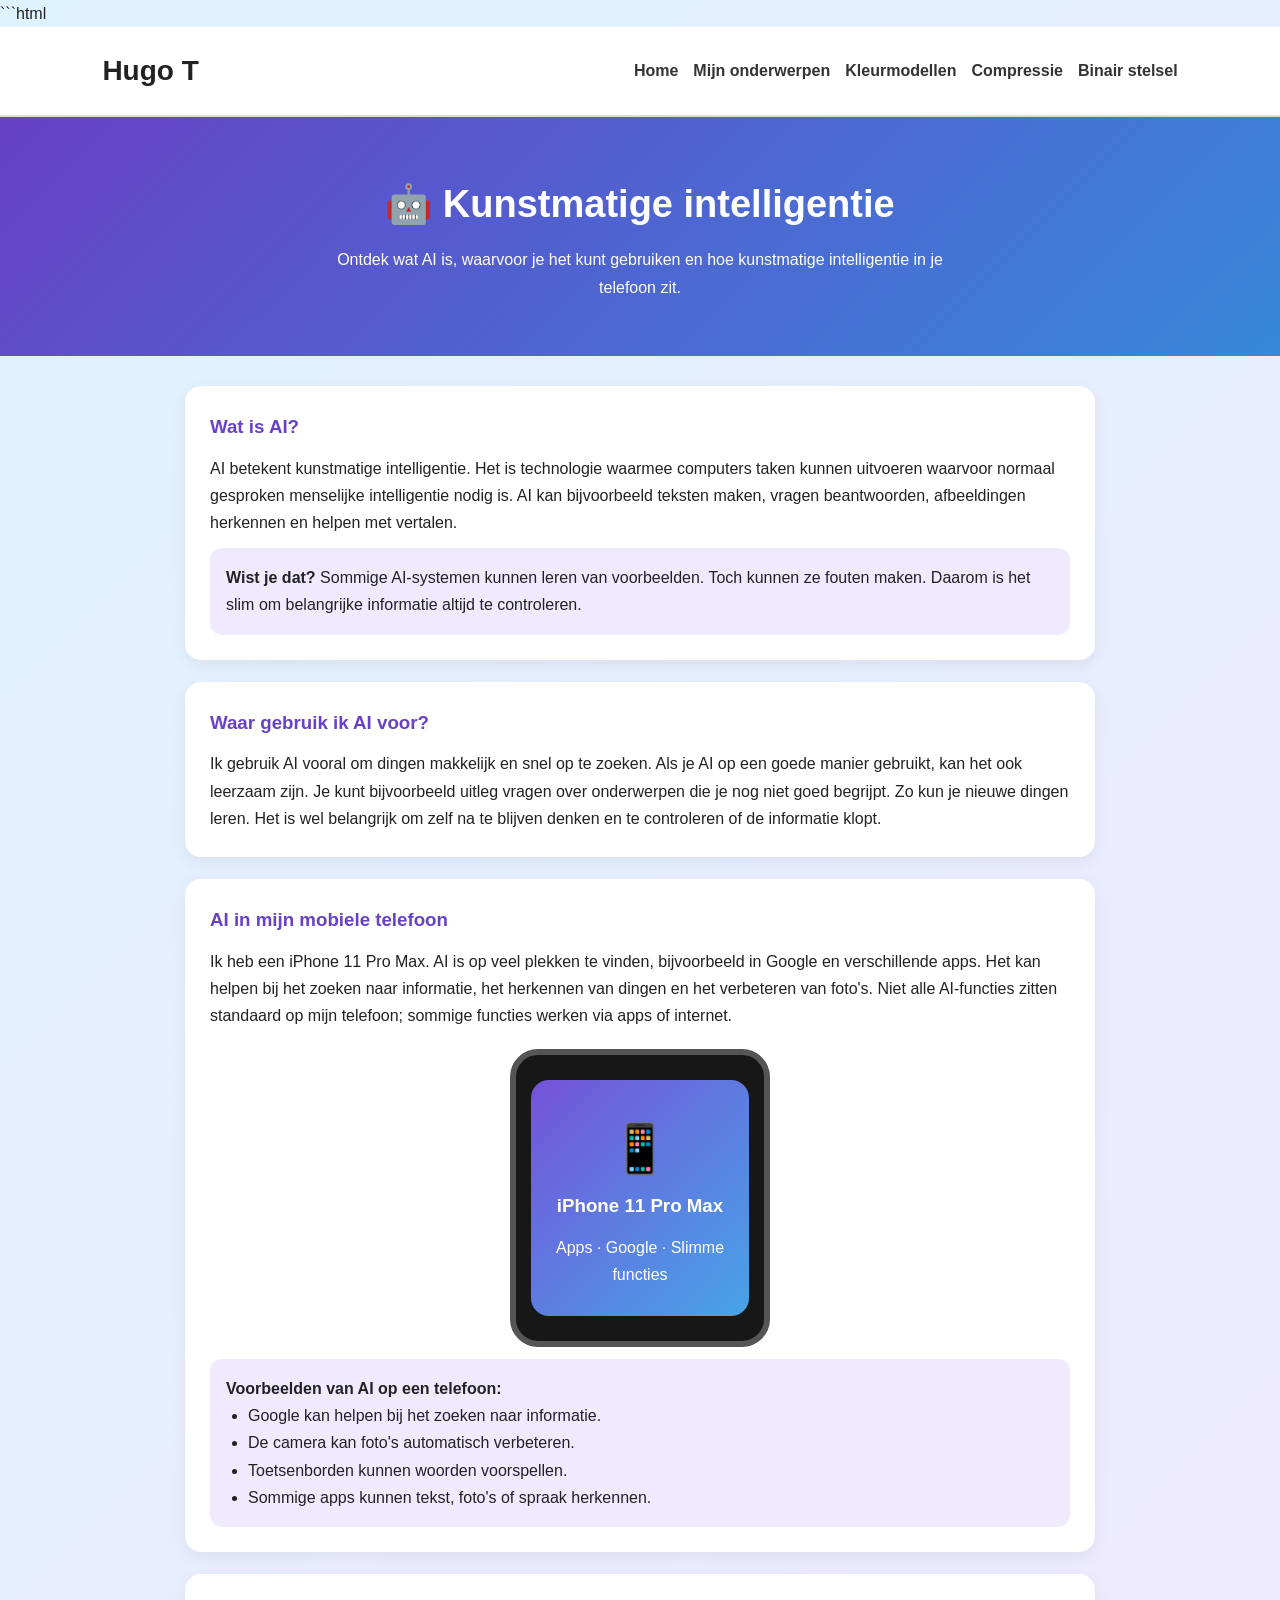
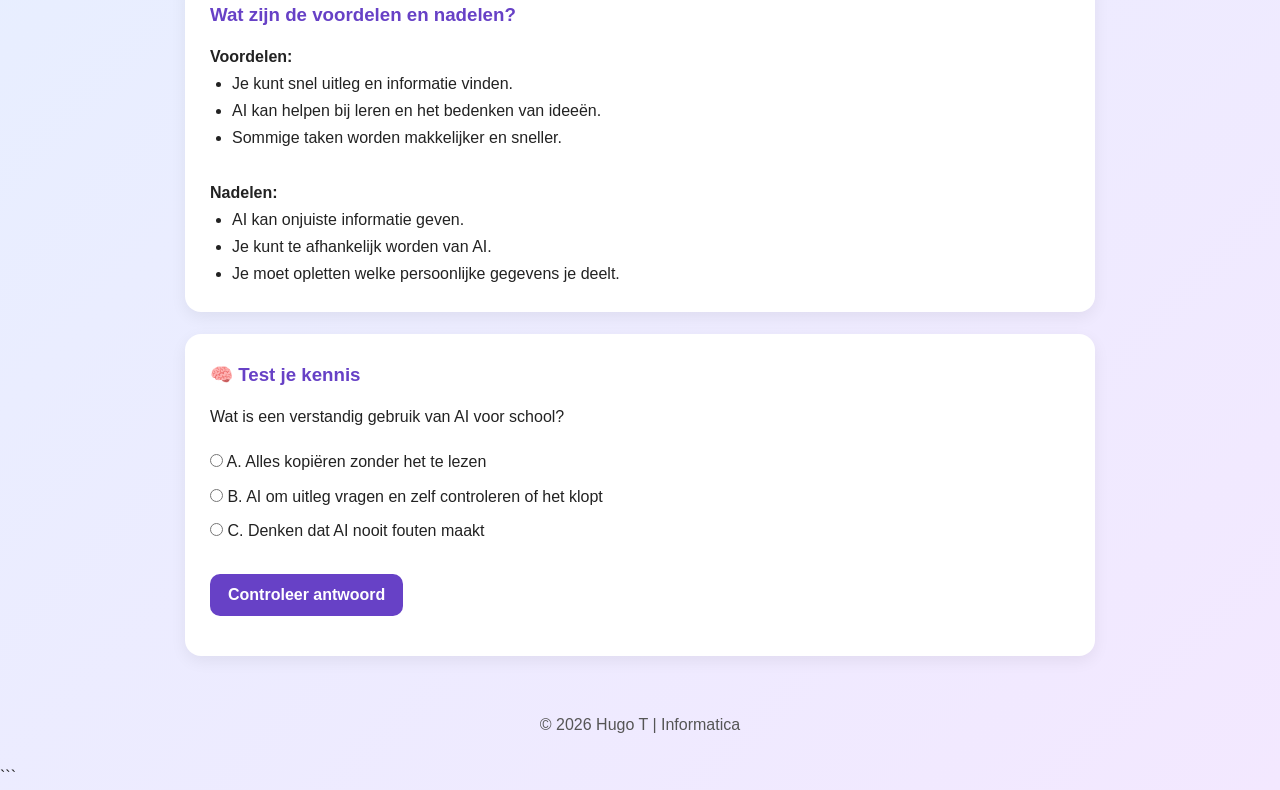
==== AI.html @ 69223bf4 "commmitt" ====
```html
<!DOCTYPE html>
<html lang="nl">
<head>
    <meta charset="UTF-8">
    <meta name="viewport" content="width=device-width, initial-scale=1.0">
    <title>Kunstmatige intelligentie | Hugo T</title>

    <style>
        * {
            box-sizing: border-box;
            margin: 0;
            padding: 0;
        }

        body {
            font-family: Arial, sans-serif;
            background: linear-gradient(135deg, #dff3ff, #f3e8ff);
            color: #222;
            line-height: 1.7;
        }

        header {
            background: white;
            padding: 20px 8%;
            display: flex;
            justify-content: space-between;
            align-items: center;
            flex-wrap: wrap;
            gap: 12px;
            border-bottom: 2px solid #ddd;
        }

        header h1 {
            font-size: 28px;
        }

        nav {
            display: flex;
            gap: 15px;
            flex-wrap: wrap;
        }

        nav a {
            color: #333;
            text-decoration: none;
            font-weight: bold;
        }

        nav a:hover {
            color: #7546c8;
        }

        .hero {
            text-align: center;
            padding: 55px 20px;
            background: linear-gradient(135deg, #6741c6, #3788db);
            color: white;
        }

        .hero h2 {
            font-size: 38px;
            margin-bottom: 10px;
        }

        .hero p {
            max-width: 650px;
            margin: auto;
        }

        main {
            max-width: 950px;
            margin: 30px auto;
            padding: 0 20px;
        }

        section {
            background: white;
            padding: 25px;
            margin-bottom: 22px;
            border-radius: 16px;
            box-shadow: 0 5px 16px #00000010;
        }

        h3 {
            color: #6741c6;
            margin-bottom: 12px;
        }

        ul {
            padding-left: 22px;
        }

        .example {
            background: #f0eaff;
            padding: 16px;
            border-radius: 12px;
            margin-top: 12px;
        }

        .phone {
            text-align: center;
            background: #171717;
            color: white;
            border-radius: 28px;
            max-width: 260px;
            margin: 20px auto 0;
            padding: 25px 15px;
            border: 6px solid #555;
        }

        .phone .screen {
            background: linear-gradient(135deg, #7553d9, #47a4e8);
            padding: 28px 12px;
            border-radius: 18px;
        }

        .phone .emoji {
            font-size: 48px;
        }

        .question {
            margin: 18px 0;
        }

        .question label {
            display: block;
            margin: 7px 0;
            cursor: pointer;
        }

        button {
            display: inline-block;
            background: #6741c6;
            color: white;
            border: none;
            border-radius: 10px;
            padding: 12px 18px;
            font-size: 16px;
            font-weight: bold;
            cursor: pointer;
            margin-top: 12px;
        }

        button:hover {
            background: #50309e;
        }

        #resultaat {
            margin-top: 15px;
            font-weight: bold;
        }

        footer {
            text-align: center;
            padding: 25px;
            color: #555;
        }

        @media (max-width: 600px) {
            header {
                flex-direction: column;
            }

            .hero h2 {
                font-size: 30px;
            }
        }
    </style>
</head>

<body>

<header>
    <h1>Hugo T</h1>

    <nav>
        <a href="index.html">Home</a>
        <a href="onderwerpen.html">Mijn onderwerpen</a>
        <a href="kleurmodellen.html">Kleurmodellen</a>
        <a href="compressie.html">Compressie</a>
        <a href="binair.html">Binair stelsel</a>
    </nav>
</header>

<div class="hero">
    <h2>🤖 Kunstmatige intelligentie</h2>
    <p>
        Ontdek wat AI is, waarvoor je het kunt gebruiken
        en hoe kunstmatige intelligentie in je telefoon zit.
    </p>
</div>

<main>

    <section>
        <h3>Wat is AI?</h3>

        <p>
            AI betekent kunstmatige intelligentie. Het is technologie waarmee
            computers taken kunnen uitvoeren waarvoor normaal gesproken
            menselijke intelligentie nodig is. AI kan bijvoorbeeld teksten
            maken, vragen beantwoorden, afbeeldingen herkennen en helpen
            met vertalen.
        </p>

        <div class="example">
            <strong>Wist je dat?</strong>
            Sommige AI-systemen kunnen leren van voorbeelden.
            Toch kunnen ze fouten maken. Daarom is het slim om belangrijke
            informatie altijd te controleren.
        </div>
    </section>

    <section>
        <h3>Waar gebruik ik AI voor?</h3>

        <p>
            Ik gebruik AI vooral om dingen makkelijk en snel op te zoeken.
            Als je AI op een goede manier gebruikt, kan het ook leerzaam zijn.
            Je kunt bijvoorbeeld uitleg vragen over onderwerpen die je nog
            niet goed begrijpt. Zo kun je nieuwe dingen leren.
            Het is wel belangrijk om zelf na te blijven denken en te
            controleren of de informatie klopt.
        </p>
    </section>

    <section>
        <h3>AI in mijn mobiele telefoon</h3>

        <p>
            Ik heb een iPhone 11 Pro Max. AI is op veel plekken te vinden,
            bijvoorbeeld in Google en verschillende apps. Het kan helpen
            bij het zoeken naar informatie, het herkennen van dingen en het
            verbeteren van foto's. Niet alle AI-functies zitten standaard
            op mijn telefoon; sommige functies werken via apps of internet.
        </p>

        <div class="phone">
            <div class="screen">
                <div class="emoji">📱</div>
                <h3 style="color: white;">iPhone 11 Pro Max</h3>
                <p>Apps · Google · Slimme functies</p>
            </div>
        </div>

        <div class="example">
            <strong>Voorbeelden van AI op een telefoon:</strong>
            <ul>
                <li>Google kan helpen bij het zoeken naar informatie.</li>
                <li>De camera kan foto's automatisch verbeteren.</li>
                <li>Toetsenborden kunnen woorden voorspellen.</li>
                <li>Sommige apps kunnen tekst, foto's of spraak herkennen.</li>
            </ul>
        </div>
    </section>

    <section>
        <h3>Wat zijn de voordelen en nadelen?</h3>

        <p><strong>Voordelen:</strong></p>
        <ul>
            <li>Je kunt snel uitleg en informatie vinden.</li>
            <li>AI kan helpen bij leren en het bedenken van ideeën.</li>
            <li>Sommige taken worden makkelijker en sneller.</li>
        </ul>

        <br>

        <p><strong>Nadelen:</strong></p>
        <ul>
            <li>AI kan onjuiste informatie geven.</li>
            <li>Je kunt te afhankelijk worden van AI.</li>
            <li>Je moet opletten welke persoonlijke gegevens je deelt.</li>
        </ul>
    </section>

    <section>
        <h3>🧠 Test je kennis</h3>

        <p>
            Wat is een verstandig gebruik van AI voor school?
        </p>

        <div class="question">
            <label>
                <input type="radio" name="quiz" value="a">
                A. Alles kopiëren zonder het te lezen
            </label>

            <label>
                <input type="radio" name="quiz" value="b">
                B. AI om uitleg vragen en zelf controleren of het klopt
            </label>

            <label>
                <input type="radio" name="quiz" value="c">
                C. Denken dat AI nooit fouten maakt
            </label>
        </div>

        <button onclick="controleerAntwoord()">
            Controleer antwoord
        </button>

        <p id="resultaat"></p>
    </section>

</main>

<footer>
    © 2026 Hugo T | Informatica
</footer>

<script>
    function controleerAntwoord() {
        const antwoord = document.querySelector(
            'input[name="quiz"]:checked'
        );

        const resultaat = document.getElementById("resultaat");

        if (!antwoord) {
            resultaat.textContent = "Kies eerst een antwoord!";
        } else if (antwoord.value === "b") {
            resultaat.textContent =
                "Goed gedaan! AI kan je helpen, maar controleer de informatie zelf.";
        } else {
            resultaat.textContent =
                "Niet helemaal. Gebruik AI om te leren en controleer de informatie zelf.";
        }
    }
</script>

</body>
</html>
```
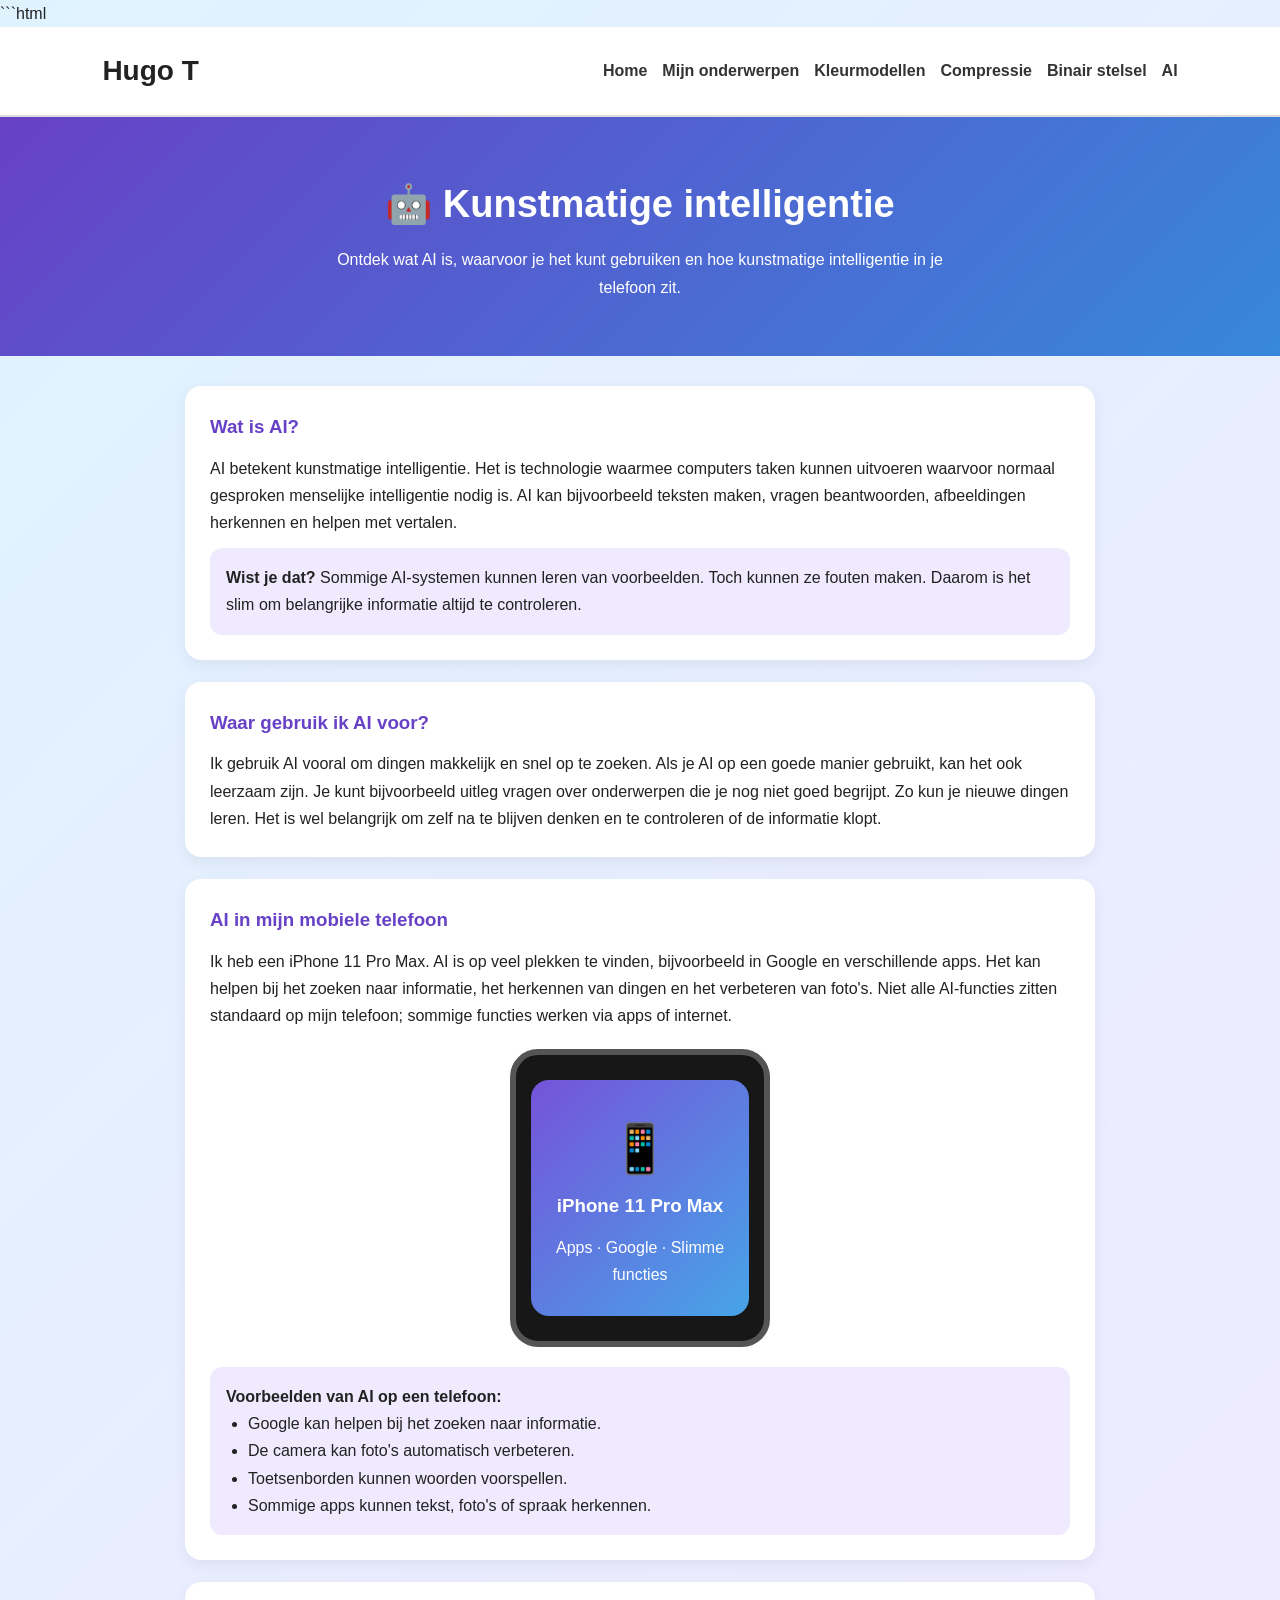
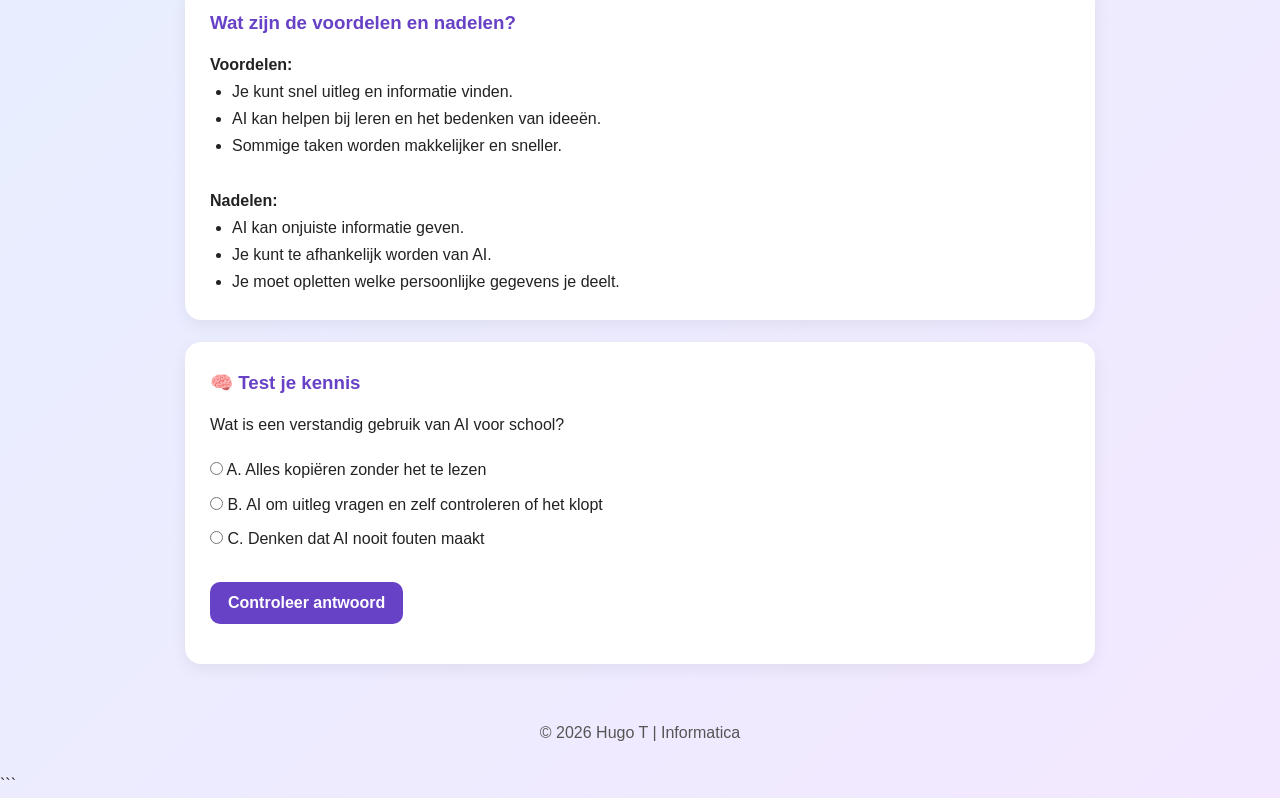
==== commit fc1964a1: "comitttt" ====
--- a/AI.html
+++ b/AI.html
@@ -104,7 +104,7 @@
             color: white;
             border-radius: 28px;
             max-width: 260px;
-            margin: 20px auto 0;
+            margin: 20px auto;
             padding: 25px 15px;
             border: 6px solid #555;
         }
@@ -130,7 +130,6 @@
         }
 
         button {
-            display: inline-block;
             background: #6741c6;
             color: white;
             border: none;
@@ -180,6 +179,7 @@
         <a href="kleurmodellen.html">Kleurmodellen</a>
         <a href="compressie.html">Compressie</a>
         <a href="binair.html">Binair stelsel</a>
+        <a href="AI.html">AI</a>
     </nav>
 </header>
 
@@ -278,9 +278,7 @@
     <section>
         <h3>🧠 Test je kennis</h3>
 
-        <p>
-            Wat is een verstandig gebruik van AI voor school?
-        </p>
+        <p>Wat is een verstandig gebruik van AI voor school?</p>
 
         <div class="question">
             <label>
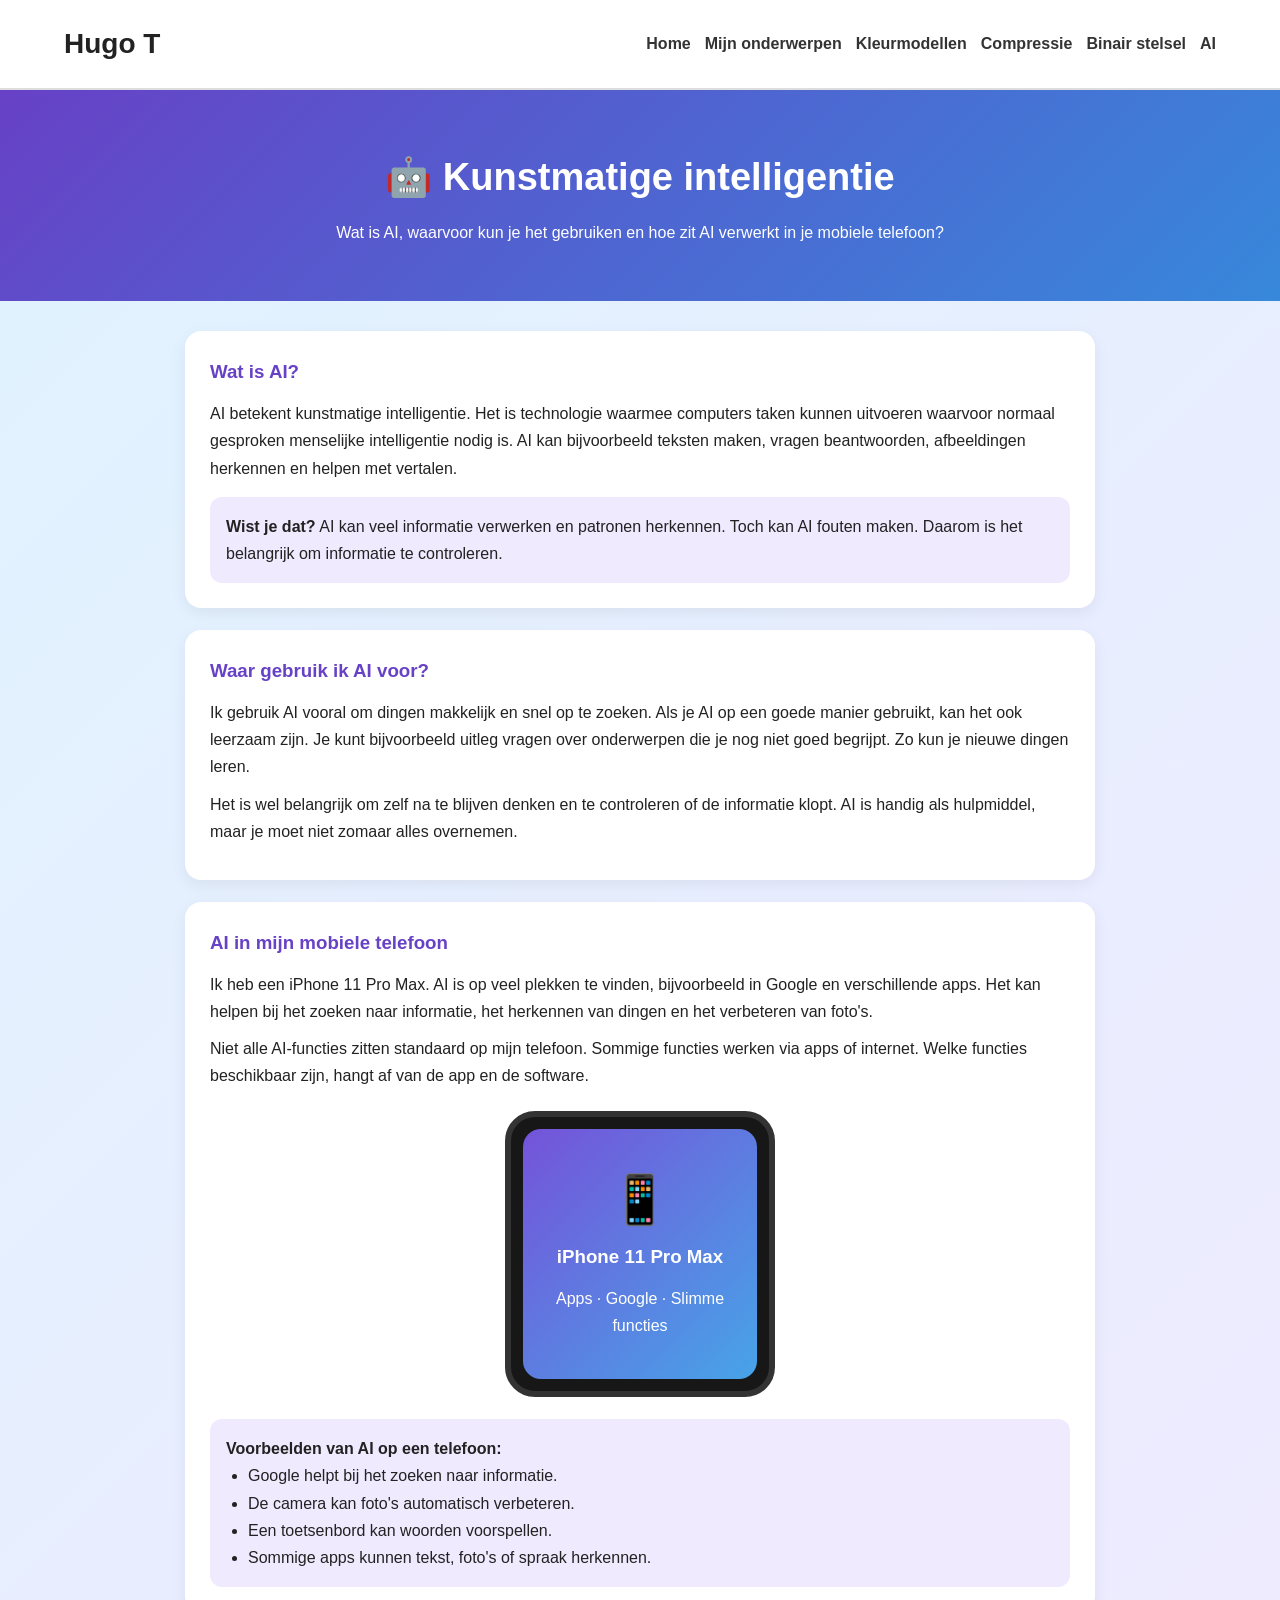
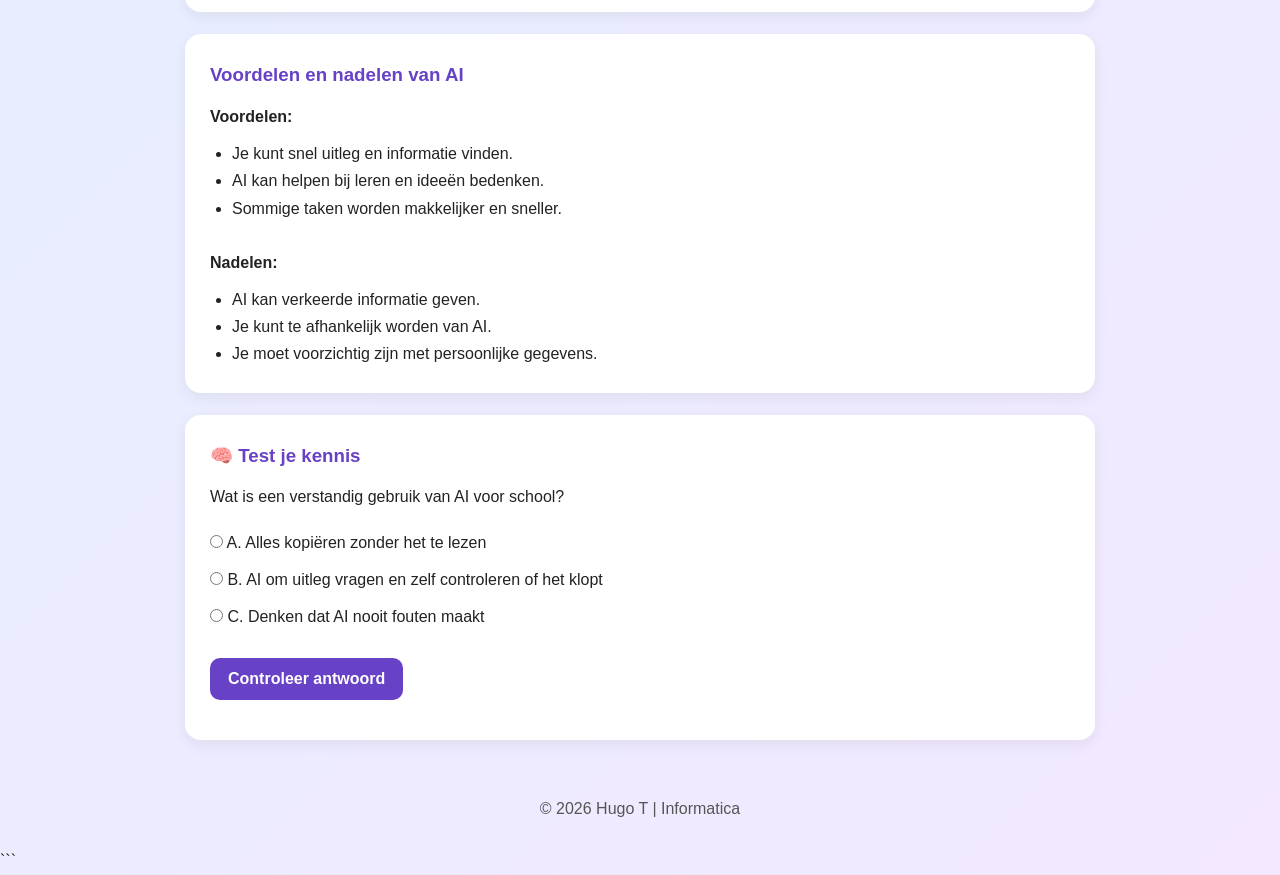
==== commit 6362baa7: "cmommmit" ====
--- a/AI.html
+++ b/AI.html
@@ -1,10 +1,9 @@
-```html
 <!DOCTYPE html>
 <html lang="nl">
 <head>
     <meta charset="UTF-8">
     <meta name="viewport" content="width=device-width, initial-scale=1.0">
-    <title>Kunstmatige intelligentie | Hugo T</title>
+    <title>AI | Hugo T</title>
 
     <style>
         * {
@@ -22,12 +21,12 @@
 
         header {
             background: white;
-            padding: 20px 8%;
+            padding: 20px 5%;
             display: flex;
             justify-content: space-between;
             align-items: center;
             flex-wrap: wrap;
-            gap: 12px;
+            gap: 15px;
             border-bottom: 2px solid #ddd;
         }
 
@@ -37,7 +36,7 @@
 
         nav {
             display: flex;
-            gap: 15px;
+            gap: 14px;
             flex-wrap: wrap;
         }
 
@@ -48,7 +47,7 @@
         }
 
         nav a:hover {
-            color: #7546c8;
+            color: #6741c6;
         }
 
         .hero {
@@ -87,6 +86,10 @@
             margin-bottom: 12px;
         }
 
+        p {
+            margin-bottom: 10px;
+        }
+
         ul {
             padding-left: 22px;
         }
@@ -95,28 +98,32 @@
             background: #f0eaff;
             padding: 16px;
             border-radius: 12px;
-            margin-top: 12px;
+            margin-top: 15px;
         }
 
         .phone {
-            text-align: center;
+            max-width: 270px;
+            margin: 22px auto;
+            padding: 12px;
+            border: 6px solid #333;
+            border-radius: 30px;
             background: #171717;
             color: white;
-            border-radius: 28px;
-            max-width: 260px;
-            margin: 20px auto;
-            padding: 25px 15px;
-            border: 6px solid #555;
-        }
-
-        .phone .screen {
+            text-align: center;
+        }
+
+        .phone-screen {
             background: linear-gradient(135deg, #7553d9, #47a4e8);
-            padding: 28px 12px;
             border-radius: 18px;
-        }
-
-        .phone .emoji {
+            padding: 30px 12px;
+        }
+
+        .phone-screen .emoji {
             font-size: 48px;
+        }
+
+        .phone-screen h3 {
+            color: white;
         }
 
         .question {
@@ -125,7 +132,7 @@
 
         .question label {
             display: block;
-            margin: 7px 0;
+            margin: 10px 0;
             cursor: pointer;
         }
 
@@ -138,7 +145,7 @@
             font-size: 16px;
             font-weight: bold;
             cursor: pointer;
-            margin-top: 12px;
+            margin-top: 10px;
         }
 
         button:hover {
@@ -163,6 +170,10 @@
 
             .hero h2 {
                 font-size: 30px;
+            }
+
+            section {
+                padding: 20px;
             }
         }
     </style>
@@ -186,8 +197,8 @@
 <div class="hero">
     <h2>🤖 Kunstmatige intelligentie</h2>
     <p>
-        Ontdek wat AI is, waarvoor je het kunt gebruiken
-        en hoe kunstmatige intelligentie in je telefoon zit.
+        Wat is AI, waarvoor kun je het gebruiken en hoe zit AI
+        verwerkt in je mobiele telefoon?
     </p>
 </div>
 
@@ -206,9 +217,9 @@
 
         <div class="example">
             <strong>Wist je dat?</strong>
-            Sommige AI-systemen kunnen leren van voorbeelden.
-            Toch kunnen ze fouten maken. Daarom is het slim om belangrijke
-            informatie altijd te controleren.
+            AI kan veel informatie verwerken en patronen herkennen.
+            Toch kan AI fouten maken. Daarom is het belangrijk om informatie
+            te controleren.
         </div>
     </section>
 
@@ -220,8 +231,12 @@
             Als je AI op een goede manier gebruikt, kan het ook leerzaam zijn.
             Je kunt bijvoorbeeld uitleg vragen over onderwerpen die je nog
             niet goed begrijpt. Zo kun je nieuwe dingen leren.
+        </p>
+
+        <p>
             Het is wel belangrijk om zelf na te blijven denken en te
-            controleren of de informatie klopt.
+            controleren of de informatie klopt. AI is handig als hulpmiddel,
+            maar je moet niet zomaar alles overnemen.
         </p>
     </section>
 
@@ -232,14 +247,19 @@
             Ik heb een iPhone 11 Pro Max. AI is op veel plekken te vinden,
             bijvoorbeeld in Google en verschillende apps. Het kan helpen
             bij het zoeken naar informatie, het herkennen van dingen en het
-            verbeteren van foto's. Niet alle AI-functies zitten standaard
-            op mijn telefoon; sommige functies werken via apps of internet.
+            verbeteren van foto's.
+        </p>
+
+        <p>
+            Niet alle AI-functies zitten standaard op mijn telefoon.
+            Sommige functies werken via apps of internet. Welke functies
+            beschikbaar zijn, hangt af van de app en de software.
         </p>
 
         <div class="phone">
-            <div class="screen">
+            <div class="phone-screen">
                 <div class="emoji">📱</div>
-                <h3 style="color: white;">iPhone 11 Pro Max</h3>
+                <h3>iPhone 11 Pro Max</h3>
                 <p>Apps · Google · Slimme functies</p>
             </div>
         </div>
@@ -247,21 +267,21 @@
         <div class="example">
             <strong>Voorbeelden van AI op een telefoon:</strong>
             <ul>
-                <li>Google kan helpen bij het zoeken naar informatie.</li>
+                <li>Google helpt bij het zoeken naar informatie.</li>
                 <li>De camera kan foto's automatisch verbeteren.</li>
-                <li>Toetsenborden kunnen woorden voorspellen.</li>
+                <li>Een toetsenbord kan woorden voorspellen.</li>
                 <li>Sommige apps kunnen tekst, foto's of spraak herkennen.</li>
             </ul>
         </div>
     </section>
 
     <section>
-        <h3>Wat zijn de voordelen en nadelen?</h3>
+        <h3>Voordelen en nadelen van AI</h3>
 
         <p><strong>Voordelen:</strong></p>
         <ul>
             <li>Je kunt snel uitleg en informatie vinden.</li>
-            <li>AI kan helpen bij leren en het bedenken van ideeën.</li>
+            <li>AI kan helpen bij leren en ideeën bedenken.</li>
             <li>Sommige taken worden makkelijker en sneller.</li>
         </ul>
 
@@ -269,16 +289,18 @@
 
         <p><strong>Nadelen:</strong></p>
         <ul>
-            <li>AI kan onjuiste informatie geven.</li>
+            <li>AI kan verkeerde informatie geven.</li>
             <li>Je kunt te afhankelijk worden van AI.</li>
-            <li>Je moet opletten welke persoonlijke gegevens je deelt.</li>
+            <li>Je moet voorzichtig zijn met persoonlijke gegevens.</li>
         </ul>
     </section>
 
     <section>
         <h3>🧠 Test je kennis</h3>
 
-        <p>Wat is een verstandig gebruik van AI voor school?</p>
+        <p>
+            Wat is een verstandig gebruik van AI voor school?
+        </p>
 
         <div class="question">
             <label>
@@ -297,7 +319,7 @@
             </label>
         </div>
 
-        <button onclick="controleerAntwoord()">
+        <button type="button" onclick="controleerAntwoord()">
             Controleer antwoord
         </button>
 
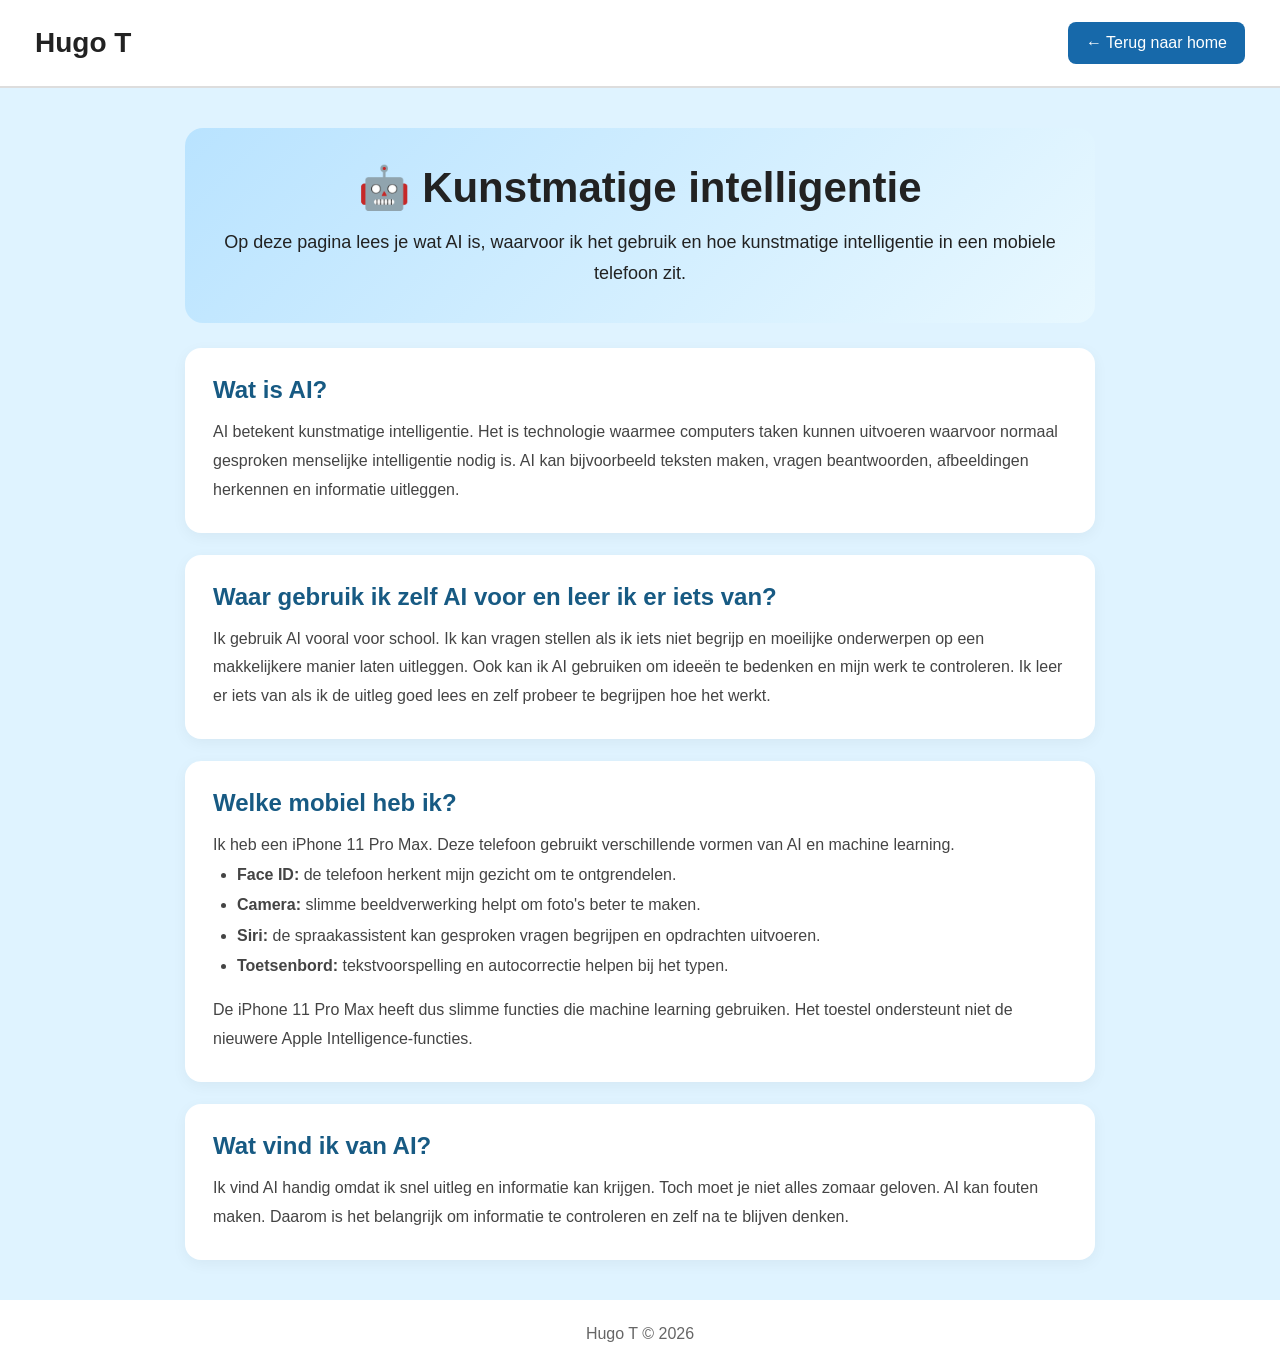
==== commit fd650f06: "commit and push" ====
--- a/AI.html
+++ b/AI.html
@@ -3,7 +3,7 @@
 <head>
     <meta charset="UTF-8">
     <meta name="viewport" content="width=device-width, initial-scale=1.0">
-    <title>AI | Hugo T</title>
+    <title>AI - Hugo T</title>
 
     <style>
         * {
@@ -14,166 +14,108 @@
 
         body {
             font-family: Arial, sans-serif;
-            background: linear-gradient(135deg, #dff3ff, #f3e8ff);
+            background: #dff3ff;
             color: #222;
-            line-height: 1.7;
         }
 
         header {
             background: white;
-            padding: 20px 5%;
+            padding: 22px 35px;
+            border-bottom: 2px solid #ddd;
             display: flex;
+            align-items: center;
             justify-content: space-between;
-            align-items: center;
-            flex-wrap: wrap;
-            gap: 15px;
-            border-bottom: 2px solid #ddd;
-        }
-
-        header h1 {
+        }
+
+        .logo {
             font-size: 28px;
-        }
-
-        nav {
-            display: flex;
-            gap: 14px;
-            flex-wrap: wrap;
-        }
-
-        nav a {
-            color: #333;
+            font-weight: bold;
+        }
+
+        .terug {
+            background: #1769aa;
+            color: white;
+            padding: 12px 18px;
+            border-radius: 8px;
             text-decoration: none;
-            font-weight: bold;
-        }
-
-        nav a:hover {
-            color: #6741c6;
-        }
-
-        .hero {
-            text-align: center;
-            padding: 55px 20px;
-            background: linear-gradient(135deg, #6741c6, #3788db);
-            color: white;
-        }
-
-        .hero h2 {
-            font-size: 38px;
-            margin-bottom: 10px;
-        }
-
-        .hero p {
-            max-width: 650px;
-            margin: auto;
+        }
+
+        .terug:hover {
+            background: #104d80;
         }
 
         main {
             max-width: 950px;
-            margin: 30px auto;
+            margin: 40px auto;
             padding: 0 20px;
         }
 
-        section {
+        .intro {
+            text-align: center;
+            padding: 35px 20px;
+            background: linear-gradient(135deg, #b9e3ff, #e8f8ff);
+            border-radius: 18px;
+            margin-bottom: 25px;
+        }
+
+        .intro h1 {
+            font-size: 42px;
+            margin-bottom: 15px;
+        }
+
+        .intro p {
+            font-size: 18px;
+            line-height: 1.7;
+        }
+
+        .kaart {
             background: white;
-            padding: 25px;
+            padding: 28px;
+            border-radius: 16px;
             margin-bottom: 22px;
-            border-radius: 16px;
-            box-shadow: 0 5px 16px #00000010;
-        }
-
-        h3 {
-            color: #6741c6;
-            margin-bottom: 12px;
-        }
-
-        p {
-            margin-bottom: 10px;
+            box-shadow: 0 4px 15px #0000000c;
+        }
+
+        h2 {
+            color: #175a83;
+            margin-bottom: 14px;
+        }
+
+        .kaart p {
+            line-height: 1.8;
+            color: #444;
         }
 
         ul {
-            padding-left: 22px;
-        }
-
-        .example {
-            background: #f0eaff;
-            padding: 16px;
-            border-radius: 12px;
-            margin-top: 15px;
-        }
-
-        .phone {
-            max-width: 270px;
-            margin: 22px auto;
-            padding: 12px;
-            border: 6px solid #333;
-            border-radius: 30px;
-            background: #171717;
-            color: white;
-            text-align: center;
-        }
-
-        .phone-screen {
-            background: linear-gradient(135deg, #7553d9, #47a4e8);
-            border-radius: 18px;
-            padding: 30px 12px;
-        }
-
-        .phone-screen .emoji {
-            font-size: 48px;
-        }
-
-        .phone-screen h3 {
-            color: white;
-        }
-
-        .question {
-            margin: 18px 0;
-        }
-
-        .question label {
-            display: block;
-            margin: 10px 0;
-            cursor: pointer;
-        }
-
-        button {
-            background: #6741c6;
-            color: white;
-            border: none;
-            border-radius: 10px;
-            padding: 12px 18px;
-            font-size: 16px;
-            font-weight: bold;
-            cursor: pointer;
-            margin-top: 10px;
-        }
-
-        button:hover {
-            background: #50309e;
-        }
-
-        #resultaat {
-            margin-top: 15px;
-            font-weight: bold;
+            padding-left: 24px;
+            line-height: 1.9;
+            color: #444;
         }
 
         footer {
             text-align: center;
             padding: 25px;
-            color: #555;
+            background: white;
+            color: #666;
+            margin-top: 40px;
         }
 
         @media (max-width: 600px) {
             header {
-                flex-direction: column;
-            }
-
-            .hero h2 {
-                font-size: 30px;
-            }
-
-            section {
-                padding: 20px;
+                padding: 18px;
+                gap: 15px;
+            }
+
+            .logo {
+                font-size: 23px;
+            }
+
+            .intro h1 {
+                font-size: 34px;
+            }
+
+            .kaart {
+                padding: 22px;
             }
         }
     </style>
@@ -182,176 +124,92 @@
 <body>
 
 <header>
-    <h1>Hugo T</h1>
-
-    <nav>
-        <a href="index.html">Home</a>
-        <a href="onderwerpen.html">Mijn onderwerpen</a>
-        <a href="kleurmodellen.html">Kleurmodellen</a>
-        <a href="compressie.html">Compressie</a>
-        <a href="binair.html">Binair stelsel</a>
-        <a href="AI.html">AI</a>
-    </nav>
+    <div class="logo">Hugo T</div>
+    <a class="terug" href="index.html">← Terug naar home</a>
 </header>
 
-<div class="hero">
-    <h2>🤖 Kunstmatige intelligentie</h2>
-    <p>
-        Wat is AI, waarvoor kun je het gebruiken en hoe zit AI
-        verwerkt in je mobiele telefoon?
-    </p>
-</div>
-
 <main>
 
-    <section>
-        <h3>Wat is AI?</h3>
-
-        <p>
-            AI betekent kunstmatige intelligentie. Het is technologie waarmee
-            computers taken kunnen uitvoeren waarvoor normaal gesproken
-            menselijke intelligentie nodig is. AI kan bijvoorbeeld teksten
-            maken, vragen beantwoorden, afbeeldingen herkennen en helpen
-            met vertalen.
-        </p>
-
-        <div class="example">
-            <strong>Wist je dat?</strong>
-            AI kan veel informatie verwerken en patronen herkennen.
-            Toch kan AI fouten maken. Daarom is het belangrijk om informatie
-            te controleren.
-        </div>
-    </section>
-
-    <section>
-        <h3>Waar gebruik ik AI voor?</h3>
-
-        <p>
-            Ik gebruik AI vooral om dingen makkelijk en snel op te zoeken.
-            Als je AI op een goede manier gebruikt, kan het ook leerzaam zijn.
-            Je kunt bijvoorbeeld uitleg vragen over onderwerpen die je nog
-            niet goed begrijpt. Zo kun je nieuwe dingen leren.
-        </p>
-
-        <p>
-            Het is wel belangrijk om zelf na te blijven denken en te
-            controleren of de informatie klopt. AI is handig als hulpmiddel,
-            maar je moet niet zomaar alles overnemen.
-        </p>
-    </section>
-
-    <section>
-        <h3>AI in mijn mobiele telefoon</h3>
-
-        <p>
-            Ik heb een iPhone 11 Pro Max. AI is op veel plekken te vinden,
-            bijvoorbeeld in Google en verschillende apps. Het kan helpen
-            bij het zoeken naar informatie, het herkennen van dingen en het
-            verbeteren van foto's.
-        </p>
-
-        <p>
-            Niet alle AI-functies zitten standaard op mijn telefoon.
-            Sommige functies werken via apps of internet. Welke functies
-            beschikbaar zijn, hangt af van de app en de software.
-        </p>
-
-        <div class="phone">
-            <div class="phone-screen">
-                <div class="emoji">📱</div>
-                <h3>iPhone 11 Pro Max</h3>
-                <p>Apps · Google · Slimme functies</p>
-            </div>
-        </div>
-
-        <div class="example">
-            <strong>Voorbeelden van AI op een telefoon:</strong>
-            <ul>
-                <li>Google helpt bij het zoeken naar informatie.</li>
-                <li>De camera kan foto's automatisch verbeteren.</li>
-                <li>Een toetsenbord kan woorden voorspellen.</li>
-                <li>Sommige apps kunnen tekst, foto's of spraak herkennen.</li>
-            </ul>
-        </div>
-    </section>
-
-    <section>
-        <h3>Voordelen en nadelen van AI</h3>
-
-        <p><strong>Voordelen:</strong></p>
+    <section class="intro">
+        <h1>🤖 Kunstmatige intelligentie</h1>
+        <p>
+            Op deze pagina lees je wat AI is, waarvoor ik het gebruik
+            en hoe kunstmatige intelligentie in een mobiele telefoon zit.
+        </p>
+    </section>
+
+    <section class="kaart">
+        <h2>Wat is AI?</h2>
+        <p>
+            AI betekent kunstmatige intelligentie. Het is technologie
+            waarmee computers taken kunnen uitvoeren waarvoor normaal
+            gesproken menselijke intelligentie nodig is. AI kan
+            bijvoorbeeld teksten maken, vragen beantwoorden,
+            afbeeldingen herkennen en informatie uitleggen.
+        </p>
+    </section>
+
+    <section class="kaart">
+        <h2>Waar gebruik ik zelf AI voor en leer ik er iets van?</h2>
+        <p>
+            Ik gebruik AI vooral voor school. Ik kan vragen stellen
+            als ik iets niet begrijp en moeilijke onderwerpen op een
+            makkelijkere manier laten uitleggen. Ook kan ik AI gebruiken
+            om ideeën te bedenken en mijn werk te controleren.
+            Ik leer er iets van als ik de uitleg goed lees en zelf
+            probeer te begrijpen hoe het werkt.
+        </p>
+    </section>
+
+    <section class="kaart">
+        <h2>Welke mobiel heb ik?</h2>
+        <p>
+            Ik heb een iPhone 11 Pro Max. Deze telefoon gebruikt
+            verschillende vormen van AI en machine learning.
+        </p>
+
         <ul>
-            <li>Je kunt snel uitleg en informatie vinden.</li>
-            <li>AI kan helpen bij leren en ideeën bedenken.</li>
-            <li>Sommige taken worden makkelijker en sneller.</li>
+            <li>
+                <strong>Face ID:</strong>
+                de telefoon herkent mijn gezicht om te ontgrendelen.
+            </li>
+            <li>
+                <strong>Camera:</strong>
+                slimme beeldverwerking helpt om foto's beter te maken.
+            </li>
+            <li>
+                <strong>Siri:</strong>
+                de spraakassistent kan gesproken vragen begrijpen
+                en opdrachten uitvoeren.
+            </li>
+            <li>
+                <strong>Toetsenbord:</strong>
+                tekstvoorspelling en autocorrectie helpen bij het typen.
+            </li>
         </ul>
 
-        <br>
-
-        <p><strong>Nadelen:</strong></p>
-        <ul>
-            <li>AI kan verkeerde informatie geven.</li>
-            <li>Je kunt te afhankelijk worden van AI.</li>
-            <li>Je moet voorzichtig zijn met persoonlijke gegevens.</li>
-        </ul>
-    </section>
-
-    <section>
-        <h3>🧠 Test je kennis</h3>
-
-        <p>
-            Wat is een verstandig gebruik van AI voor school?
-        </p>
-
-        <div class="question">
-            <label>
-                <input type="radio" name="quiz" value="a">
-                A. Alles kopiëren zonder het te lezen
-            </label>
-
-            <label>
-                <input type="radio" name="quiz" value="b">
-                B. AI om uitleg vragen en zelf controleren of het klopt
-            </label>
-
-            <label>
-                <input type="radio" name="quiz" value="c">
-                C. Denken dat AI nooit fouten maakt
-            </label>
-        </div>
-
-        <button type="button" onclick="controleerAntwoord()">
-            Controleer antwoord
-        </button>
-
-        <p id="resultaat"></p>
+        <p style="margin-top: 15px;">
+            De iPhone 11 Pro Max heeft dus slimme functies die
+            machine learning gebruiken. Het toestel ondersteunt
+            niet de nieuwere Apple Intelligence-functies.
+        </p>
+    </section>
+
+    <section class="kaart">
+        <h2>Wat vind ik van AI?</h2>
+        <p>
+            Ik vind AI handig omdat ik snel uitleg en informatie
+            kan krijgen. Toch moet je niet alles zomaar geloven.
+            AI kan fouten maken. Daarom is het belangrijk om
+            informatie te controleren en zelf na te blijven denken.
+        </p>
     </section>
 
 </main>
 
 <footer>
-    © 2026 Hugo T | Informatica
+    Hugo T © 2026
 </footer>
 
-<script>
-    function controleerAntwoord() {
-        const antwoord = document.querySelector(
-            'input[name="quiz"]:checked'
-        );
-
-        const resultaat = document.getElementById("resultaat");
-
-        if (!antwoord) {
-            resultaat.textContent = "Kies eerst een antwoord!";
-        } else if (antwoord.value === "b") {
-            resultaat.textContent =
-                "Goed gedaan! AI kan je helpen, maar controleer de informatie zelf.";
-        } else {
-            resultaat.textContent =
-                "Niet helemaal. Gebruik AI om te leren en controleer de informatie zelf.";
-        }
-    }
-</script>
-
 </body>
-</html>
-```
+</html>
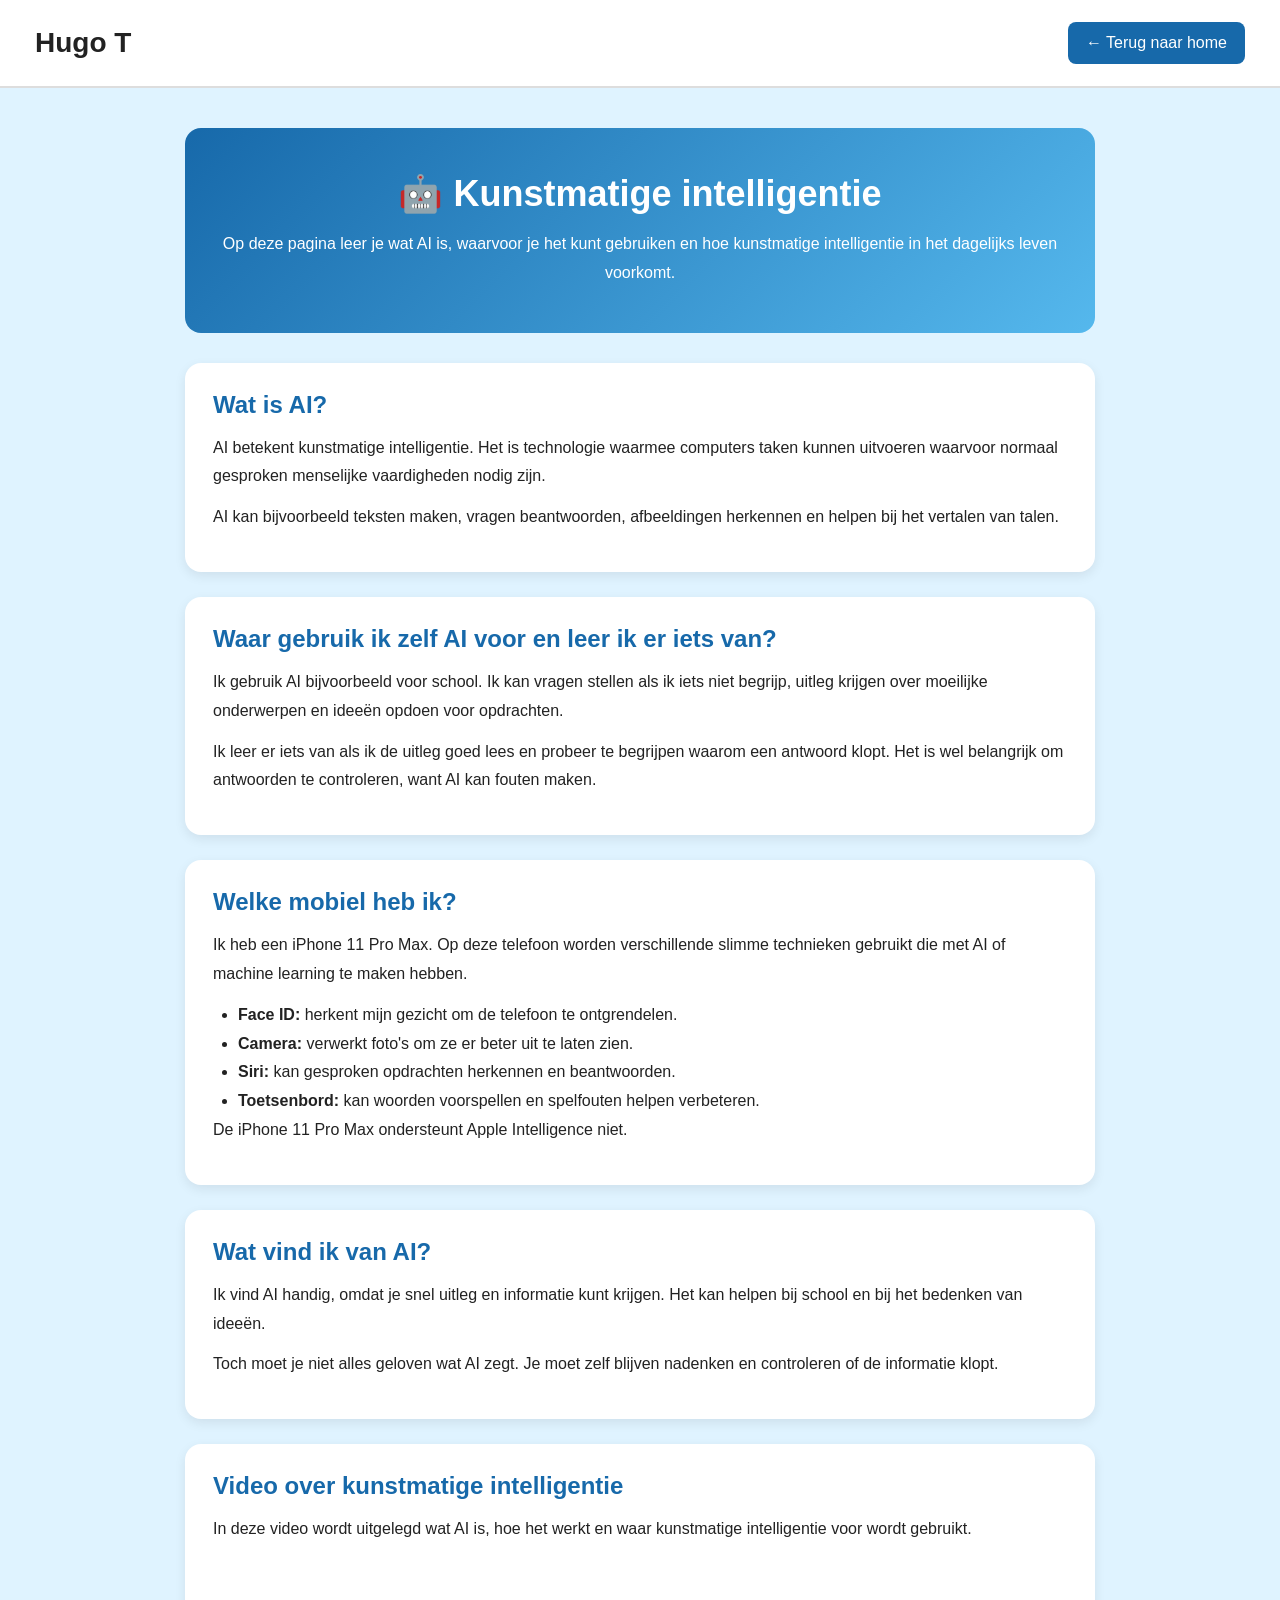
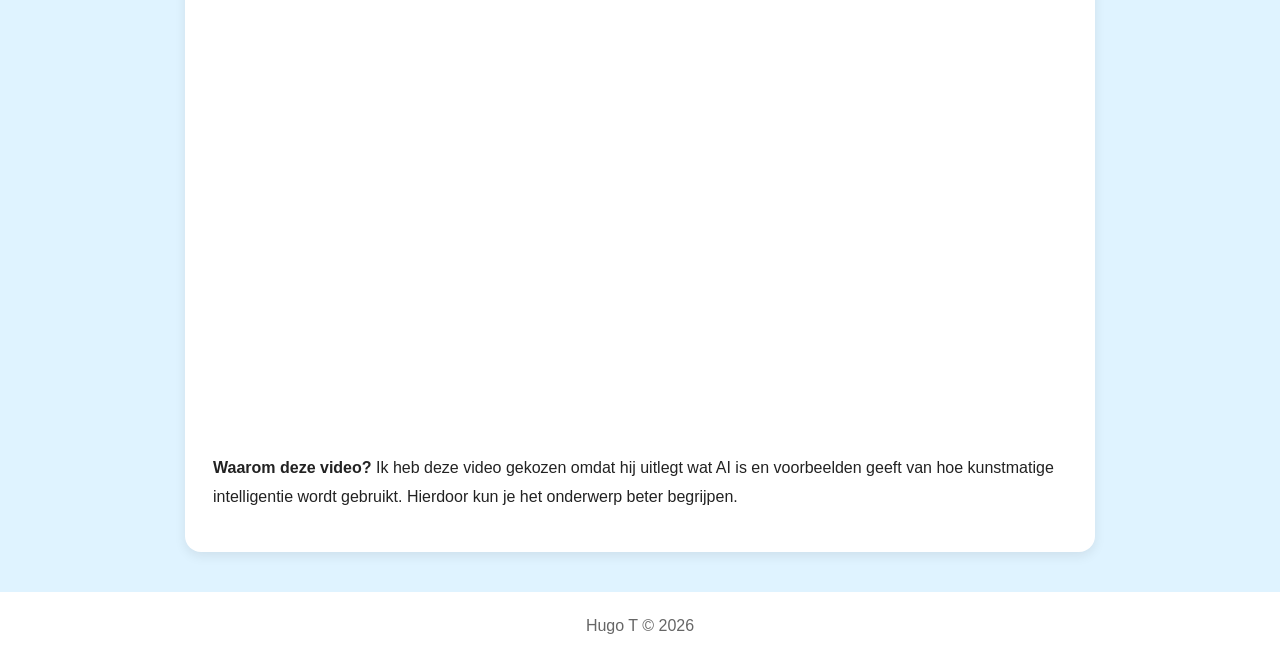
==== commit 6ca246ed: "commmitttt" ====
--- a/AI.html
+++ b/AI.html
@@ -1,8 +1,10 @@
+
 <!DOCTYPE html>
 <html lang="nl">
 <head>
     <meta charset="UTF-8">
     <meta name="viewport" content="width=device-width, initial-scale=1.0">
+
     <title>AI - Hugo T</title>
 
     <style>
@@ -14,7 +16,7 @@
 
         body {
             font-family: Arial, sans-serif;
-            background: #dff3ff;
+            background-color: #dff3ff;
             color: #222;
         }
 
@@ -23,13 +25,14 @@
             padding: 22px 35px;
             border-bottom: 2px solid #ddd;
             display: flex;
+            justify-content: space-between;
             align-items: center;
-            justify-content: space-between;
         }
 
         .logo {
             font-size: 28px;
             font-weight: bold;
+            color: #222;
         }
 
         .terug {
@@ -51,45 +54,63 @@
         }
 
         .intro {
+            background: linear-gradient(135deg, #1769aa, #55b8ed);
+            color: white;
             text-align: center;
-            padding: 35px 20px;
-            background: linear-gradient(135deg, #b9e3ff, #e8f8ff);
-            border-radius: 18px;
-            margin-bottom: 25px;
+            padding: 45px 25px;
+            border-radius: 16px;
+            margin-bottom: 30px;
         }
 
         .intro h1 {
-            font-size: 42px;
+            font-size: 36px;
             margin-bottom: 15px;
         }
 
         .intro p {
-            font-size: 18px;
-            line-height: 1.7;
+            line-height: 1.8;
         }
 
         .kaart {
             background: white;
             padding: 28px;
             border-radius: 16px;
-            margin-bottom: 22px;
-            box-shadow: 0 4px 15px #0000000c;
-        }
-
-        h2 {
-            color: #175a83;
-            margin-bottom: 14px;
+            margin-bottom: 25px;
+            box-shadow: 0 4px 12px rgba(0, 0, 0, 0.08);
+        }
+
+        .kaart h2 {
+            color: #1769aa;
+            margin-bottom: 15px;
         }
 
         .kaart p {
             line-height: 1.8;
-            color: #444;
-        }
-
-        ul {
-            padding-left: 24px;
-            line-height: 1.9;
-            color: #444;
+            margin-bottom: 12px;
+        }
+
+        .kaart ul {
+            margin-left: 25px;
+            line-height: 1.8;
+        }
+
+        .video {
+            position: relative;
+            width: 100%;
+            padding-bottom: 56.25%;
+            height: 0;
+            overflow: hidden;
+            border-radius: 12px;
+            margin: 15px 0;
+        }
+
+        .video iframe {
+            position: absolute;
+            top: 0;
+            left: 0;
+            width: 100%;
+            height: 100%;
+            border: 0;
         }
 
         footer {
@@ -97,25 +118,25 @@
             padding: 25px;
             background: white;
             color: #666;
-            margin-top: 40px;
         }
 
         @media (max-width: 600px) {
             header {
                 padding: 18px;
                 gap: 15px;
+                flex-wrap: wrap;
             }
 
             .logo {
-                font-size: 23px;
+                font-size: 24px;
             }
 
             .intro h1 {
-                font-size: 34px;
+                font-size: 28px;
             }
 
             .kaart {
-                padding: 22px;
+                padding: 20px;
             }
         }
     </style>
@@ -125,6 +146,7 @@
 
 <header>
     <div class="logo">Hugo T</div>
+
     <a class="terug" href="index.html">← Terug naar home</a>
 </header>
 
@@ -133,75 +155,99 @@
     <section class="intro">
         <h1>🤖 Kunstmatige intelligentie</h1>
         <p>
-            Op deze pagina lees je wat AI is, waarvoor ik het gebruik
-            en hoe kunstmatige intelligentie in een mobiele telefoon zit.
+            Op deze pagina leer je wat AI is, waarvoor je het kunt gebruiken
+            en hoe kunstmatige intelligentie in het dagelijks leven voorkomt.
         </p>
     </section>
 
     <section class="kaart">
         <h2>Wat is AI?</h2>
-        <p>
-            AI betekent kunstmatige intelligentie. Het is technologie
-            waarmee computers taken kunnen uitvoeren waarvoor normaal
-            gesproken menselijke intelligentie nodig is. AI kan
-            bijvoorbeeld teksten maken, vragen beantwoorden,
-            afbeeldingen herkennen en informatie uitleggen.
+
+        <p>
+            AI betekent kunstmatige intelligentie. Het is technologie waarmee
+            computers taken kunnen uitvoeren waarvoor normaal gesproken
+            menselijke vaardigheden nodig zijn.
+        </p>
+
+        <p>
+            AI kan bijvoorbeeld teksten maken, vragen beantwoorden,
+            afbeeldingen herkennen en helpen bij het vertalen van talen.
         </p>
     </section>
 
     <section class="kaart">
         <h2>Waar gebruik ik zelf AI voor en leer ik er iets van?</h2>
-        <p>
-            Ik gebruik AI vooral voor school. Ik kan vragen stellen
-            als ik iets niet begrijp en moeilijke onderwerpen op een
-            makkelijkere manier laten uitleggen. Ook kan ik AI gebruiken
-            om ideeën te bedenken en mijn werk te controleren.
-            Ik leer er iets van als ik de uitleg goed lees en zelf
-            probeer te begrijpen hoe het werkt.
+
+        <p>
+            Ik gebruik AI bijvoorbeeld voor school. Ik kan vragen stellen
+            als ik iets niet begrijp, uitleg krijgen over moeilijke
+            onderwerpen en ideeën opdoen voor opdrachten.
+        </p>
+
+        <p>
+            Ik leer er iets van als ik de uitleg goed lees en probeer
+            te begrijpen waarom een antwoord klopt. Het is wel belangrijk
+            om antwoorden te controleren, want AI kan fouten maken.
         </p>
     </section>
 
     <section class="kaart">
         <h2>Welke mobiel heb ik?</h2>
-        <p>
-            Ik heb een iPhone 11 Pro Max. Deze telefoon gebruikt
-            verschillende vormen van AI en machine learning.
+
+        <p>
+            Ik heb een iPhone 11 Pro Max. Op deze telefoon worden verschillende
+            slimme technieken gebruikt die met AI of machine learning te maken
+            hebben.
         </p>
 
         <ul>
-            <li>
-                <strong>Face ID:</strong>
-                de telefoon herkent mijn gezicht om te ontgrendelen.
-            </li>
-            <li>
-                <strong>Camera:</strong>
-                slimme beeldverwerking helpt om foto's beter te maken.
-            </li>
-            <li>
-                <strong>Siri:</strong>
-                de spraakassistent kan gesproken vragen begrijpen
-                en opdrachten uitvoeren.
-            </li>
-            <li>
-                <strong>Toetsenbord:</strong>
-                tekstvoorspelling en autocorrectie helpen bij het typen.
-            </li>
+            <li><strong>Face ID:</strong> herkent mijn gezicht om de telefoon te ontgrendelen.</li>
+            <li><strong>Camera:</strong> verwerkt foto's om ze er beter uit te laten zien.</li>
+            <li><strong>Siri:</strong> kan gesproken opdrachten herkennen en beantwoorden.</li>
+            <li><strong>Toetsenbord:</strong> kan woorden voorspellen en spelfouten helpen verbeteren.</li>
         </ul>
 
-        <p style="margin-top: 15px;">
-            De iPhone 11 Pro Max heeft dus slimme functies die
-            machine learning gebruiken. Het toestel ondersteunt
-            niet de nieuwere Apple Intelligence-functies.
+        <p>
+            De iPhone 11 Pro Max ondersteunt Apple Intelligence niet.
         </p>
     </section>
 
     <section class="kaart">
         <h2>Wat vind ik van AI?</h2>
-        <p>
-            Ik vind AI handig omdat ik snel uitleg en informatie
-            kan krijgen. Toch moet je niet alles zomaar geloven.
-            AI kan fouten maken. Daarom is het belangrijk om
-            informatie te controleren en zelf na te blijven denken.
+
+        <p>
+            Ik vind AI handig, omdat je snel uitleg en informatie kunt krijgen.
+            Het kan helpen bij school en bij het bedenken van ideeën.
+        </p>
+
+        <p>
+            Toch moet je niet alles geloven wat AI zegt. Je moet zelf blijven
+            nadenken en controleren of de informatie klopt.
+        </p>
+    </section>
+
+    <section class="kaart">
+        <h2>Video over kunstmatige intelligentie</h2>
+
+        <p>
+            In deze video wordt uitgelegd wat AI is, hoe het werkt en waar
+            kunstmatige intelligentie voor wordt gebruikt.
+        </p>
+
+        <div class="video">
+            <iframe
+                src="https://www.youtube-nocookie.com/embed/C4SHDZQwLYA"
+                title="Artificial Intelligence Explained for Beginners"
+                loading="lazy"
+                allowfullscreen>
+            </iframe>
+        </div>
+
+        <p>
+            <strong>Waarom deze video?</strong>
+            Ik heb deze video gekozen omdat hij uitlegt wat AI is en
+            voorbeelden geeft van hoe kunstmatige intelligentie wordt gebruikt.
+            Hierdoor kun je het onderwerp beter begrijpen.
         </p>
     </section>
 
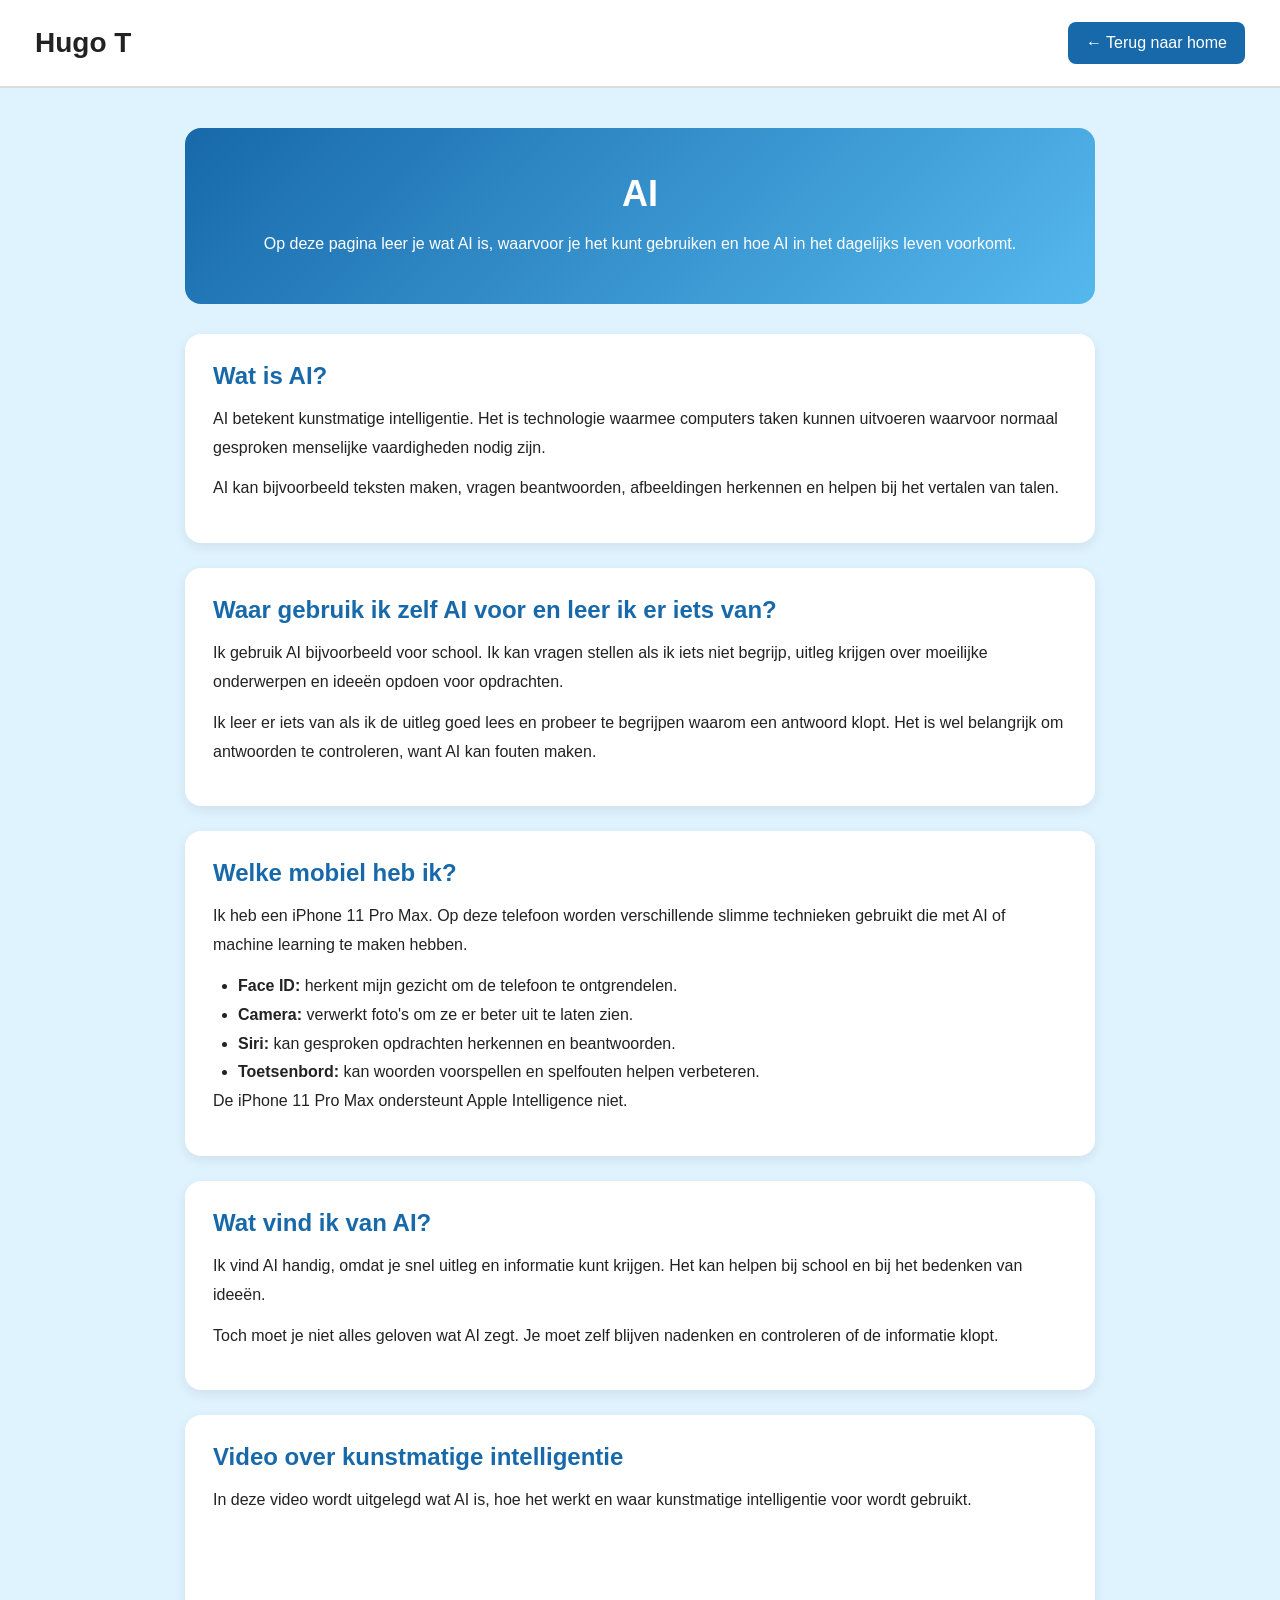
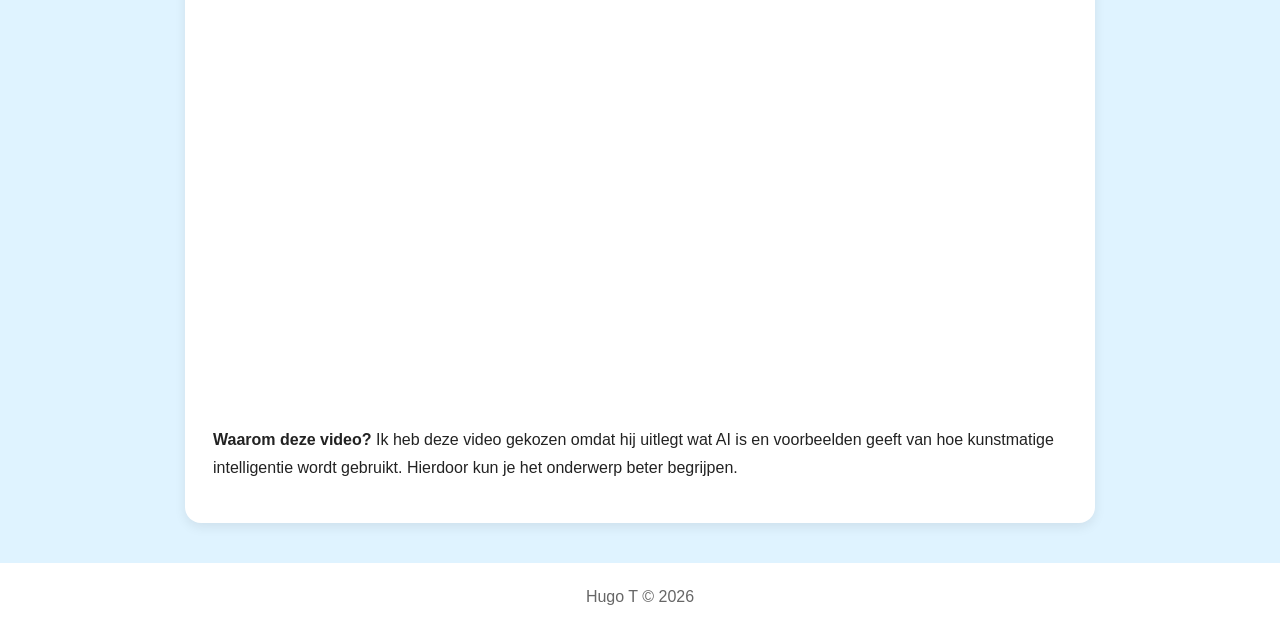
==== commit 3175443b: "komm" ====
--- a/AI.html
+++ b/AI.html
@@ -153,10 +153,10 @@
 <main>
 
     <section class="intro">
-        <h1>🤖 Kunstmatige intelligentie</h1>
+        <h1>AI</h1>
         <p>
             Op deze pagina leer je wat AI is, waarvoor je het kunt gebruiken
-            en hoe kunstmatige intelligentie in het dagelijks leven voorkomt.
+            en hoe AI in het dagelijks leven voorkomt.
         </p>
     </section>
 
